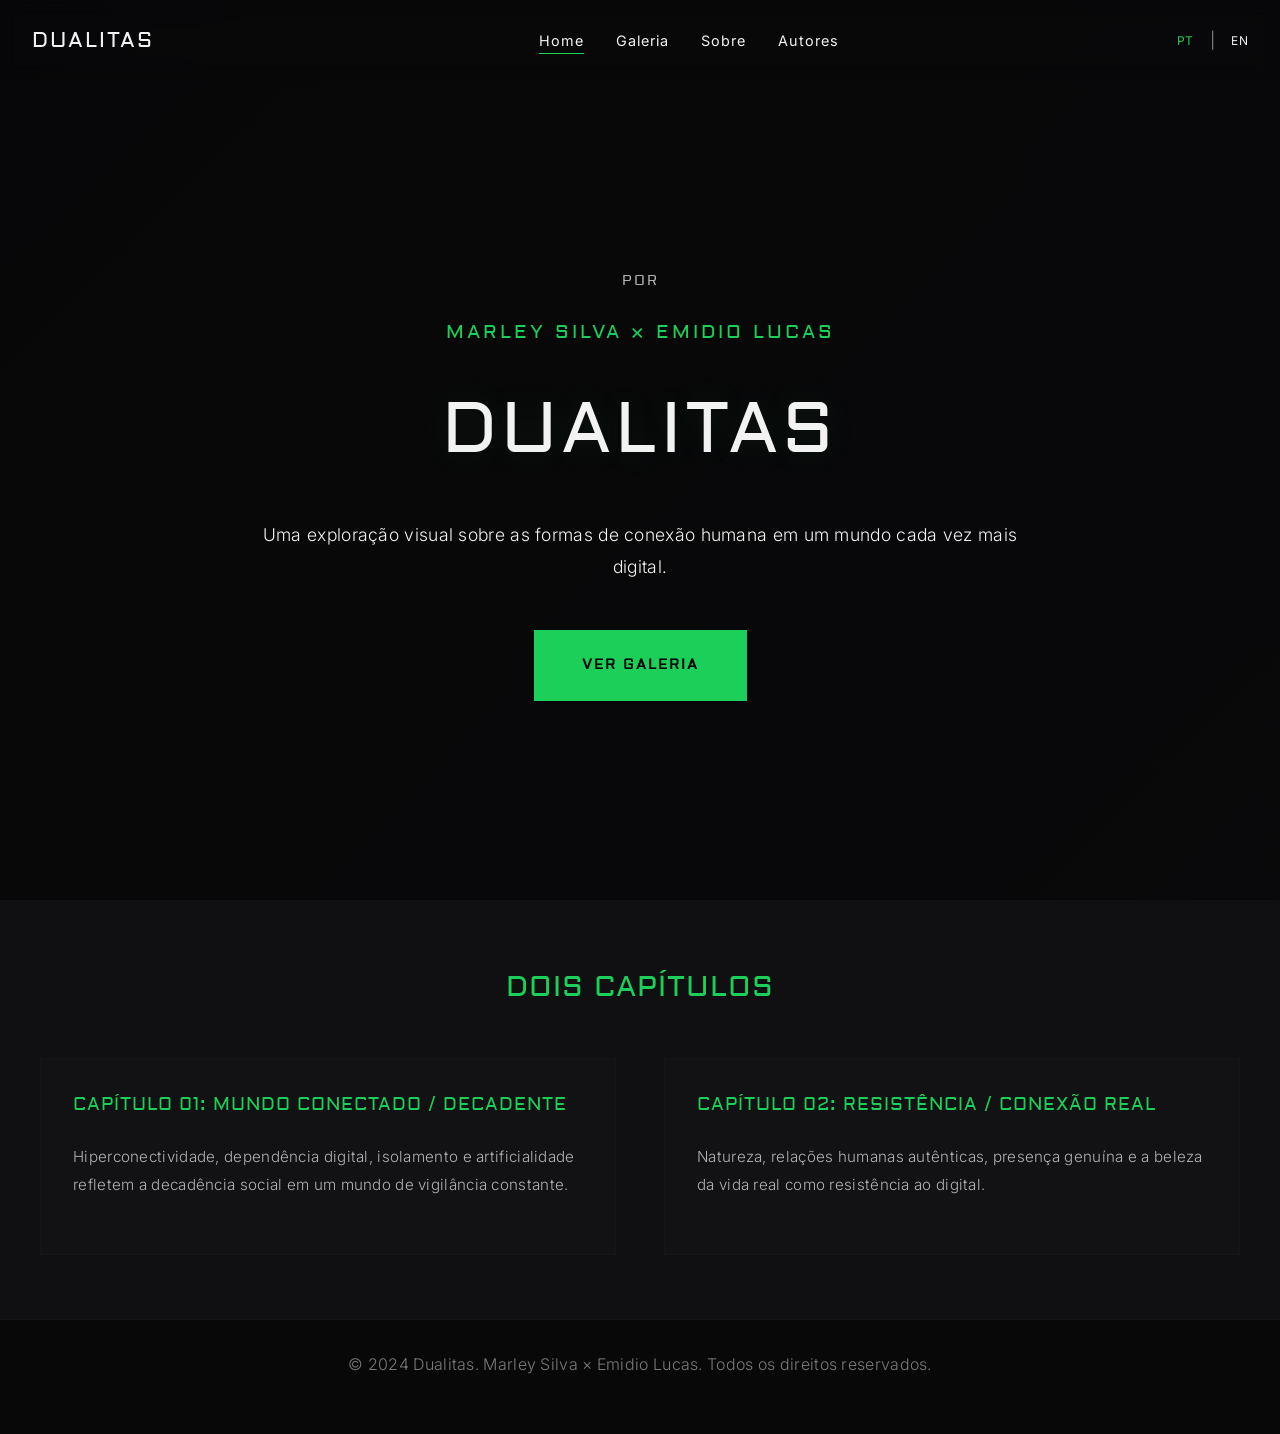
==== index.html @ be5482eb "Adicionar arquivos" ====
<!DOCTYPE html>
<html lang="pt-br" dir="ltr">
<head>
  <meta charset="UTF-8">
  <meta name="viewport" content="width=device-width, initial-scale=1.0">
  <meta name="description" content="Dualitas — Uma exposição fotográfica digital que explora a relação entre o ser humano e a tecnologia.">
  <meta name="theme-color" content="#080809">
  <title>Dualitas — Marley Silva × Emidio Lucas</title>
  
  <link rel="preconnect" href="https://fonts.googleapis.com">
  <link rel="preconnect" href="https://fonts.gstatic.com" crossorigin>
  <link href="https://fonts.googleapis.com/css2?family=Aldrich&family=Inter:wght@300;400;500;600&display=swap" rel="stylesheet">
  
  <link rel="stylesheet" href="css/style.css">
</head>
<body>
  <!-- Navbar -->
  <nav class="navbar" role="navigation" aria-label="Navegação principal">
    <div class="navbar-container">
      <a href="index.html" class="navbar-logo" aria-label="dualitas - Página inicial">DUALITAS  </a>
      
      <ul class="navbar-menu">
        <li><a href="index.html" class="nav-link active">Home</a></li>
        <li><a href="galeria.html" class="nav-link">Galeria</a></li>
        <li><a href="sobre.html" class="nav-link">Sobre</a></li>
        <li><a href="autores.html" class="nav-link">Autores</a></li>
      </ul>
      
      <div class="navbar-language" role="group" aria-label="Seletor de idioma">
        <button class="lang-btn active" data-lang="pt" aria-label="Português">PT</button>
        <span class="lang-separator">|</span>
        <button class="lang-btn" data-lang="en" aria-label="English">EN</button>
      </div>
      
      <button class="navbar-toggle" aria-label="Menu mobile" aria-expanded="false" aria-controls="navbar-menu">
        <span></span>
        <span></span>
        <span></span>
      </button>
    </div>
  </nav>

  <!-- Hero Section -->
  <header class="hero" role="banner">
    <div class="hero-overlay"></div>
    <div class="hero-content">
      <p class="hero-subtitle" data-pt="por" data-en="by">por</p>
      <h1 class="hero-authors">MARLEY SILVA × EMIDIO LUCAS</h1>
      
      <h2 class="hero-title">DUALITAS</h2>
      
      <p class="hero-description" data-pt="Uma exploração visual sobre as formas de conexão humana em um mundo cada vez mais digital." data-en="A visual exploration of human connection forms in an increasingly digital world.">Uma exploração visual sobre as formas de conexão humana em um mundo cada vez mais digital.</p>
      
      <a href="galeria.html" class="cta-button" aria-label="Ver galeria de fotos">
        <span class="button-text" data-pt="VER GALERIA" data-en="VIEW GALLERY">VER GALERIA</span>
      </a>
    </div>
  </header>

  <!-- Main Content -->
  <main>
    <section class="home-intro">
      <div class="intro-container">
        <h3 class="section-title" data-pt="Dois Capítulos" data-en="Two Chapters">Dois Capítulos</h3>
        
        <div class="chapters-preview">
          <article class="chapter-card">
            <h4 data-pt="Capítulo 01: Mundo Conectado / Decadente" data-en="Chapter 01: Connected / Decadent World">Capítulo 01: Mundo Conectado / Decadente</h4>
            <p data-pt="Hiperconectividade, dependência digital, isolamento e artificialidade refletem a decadência social em um mundo de vigilância constante." data-en="Hyperconnectivity, digital dependency, isolation and artificiality reflect social decay in a world of constant surveillance.">Hiperconectividade, dependência digital, isolamento e artificialidade refletem a decadência social em um mundo de vigilância constante.</p>
          </article>
          
          <article class="chapter-card">
            <h4 data-pt="Capítulo 02: Resistência / Conexão Real" data-en="Chapter 02: Resistance / Real Connection">Capítulo 02: Resistência / Conexão Real</h4>
            <p data-pt="Natureza, relações humanas autênticas, presença genuína e a beleza da vida real como resistência ao digital." data-en="Nature, authentic human relationships, genuine presence and the beauty of real life as resistance to the digital.">Natureza, relações humanas autênticas, presença genuína e a beleza da vida real como resistência ao digital.</p>
          </article>
        </div>
      </div>
    </section>
  </main>

  <!-- Footer -->
  <footer class="footer" role="contentinfo">
    <p data-pt="© 2024 Dualitas. Marley Silva × Emidio Lucas. Todos os direitos reservados." data-en="© 2024 Dualitas. Marley Silva × Emidio Lucas. All rights reserved.">© 2024 Dualitas. Marley Silva × Emidio Lucas. Todos os direitos reservados.</p>
  </footer>

  <script src="js/language.js"></script>
  <script src="js/main.js"></script>
</body>
</html>
---- css/style.css ----
/* ============================================
   CONEXÕES — PHOTOGRAPHIC EXHIBITION
   CSS MAIN STYLESHEET
   ============================================ */

/* ============================================
   VARIÁVEIS E RESET
   ============================================ */

:root {
  /* Cores */
  --color-black-primary: #080809;
  --color-black-secondary: #101012;
  --color-dark-gray: #151517;
  --color-medium-gray: #7A7A7A;
  --color-light-gray: #B2B2B2;
  --color-white-soft: #F2F2F2;
  --color-green-matrix: #1ccf58;
  --color-green-complementary: #3A9D5F;
  
  /* Tipografia */
  --font-primary: 'Aldrich', sans-serif;
  --font-secondary: 'Inter', sans-serif;
  
  /* Espaçamentos */
  --spacing-xs: 0.5rem;
  --spacing-sm: 1rem;
  --spacing-md: 1.5rem;
  --spacing-lg: 2rem;
  --spacing-xl: 3rem;
  --spacing-xxl: 4rem;
  
  /* Transições */
  --transition-default: 0.25s ease;
  
  /* Z-Index */
  --z-navbar: 100;
  --z-lightbox: 200;
}

* {
  margin: 0;
  padding: 0;
  box-sizing: border-box;
}

html {
  scroll-behavior: smooth;
}

body {
  font-family: var(--font-secondary);
  background-color: var(--color-black-primary);
  color: var(--color-white-soft);
  line-height: 1.6;
  letter-spacing: 0.3px;
}

/* ============================================
   TIPOGRAFIA
   ============================================ */

h1, h2, h3, h4, h5, h6 {
  font-family: var(--font-primary);
  font-weight: 400;
  letter-spacing: 1px;
  text-transform: uppercase;
}

h1 { font-size: 3.5rem; }
h2 { font-size: 2.5rem; }
h3 { font-size: 1.8rem; }
h4 { font-size: 1.3rem; }
h5 { font-size: 1rem; }
h6 { font-size: 0.9rem; }

p {
  font-size: 1rem;
  margin-bottom: var(--spacing-md);
  font-weight: 300;
}

a {
  color: var(--color-white-soft);
  text-decoration: none;
  transition: color var(--transition-default);
}

a:hover {
  color: var(--color-green-matrix);
}

button {
  cursor: pointer;
  font-family: inherit;
}

/* ============================================
   NAVBAR
   ============================================ */

.navbar {
  position: fixed;
  top: 0;
  left: 0;
  right: 0;
  background-color: transparent;
  backdrop-filter: blur(10px);
  -webkit-backdrop-filter: blur(10px);
  transition: background-color var(--transition-default);
  z-index: var(--z-navbar);
}

.navbar.scrolled {
  background-color: rgba(8, 8, 9, 0.85);
}

.navbar-container {
  display: flex;
  align-items: center;
  justify-content: space-between;
  padding: var(--spacing-md) var(--spacing-lg);
  max-width: 100%;
  margin: 0 auto;
}

.navbar-logo {
  font-family: var(--font-primary);
  font-size: 1.3rem;
  font-weight: 400;
  letter-spacing: 2px;
  color: var(--color-white-soft);
}

.navbar-menu {
  display: flex;
  align-items: center;
  list-style: none;
  gap: var(--spacing-lg);
  flex: 1;
  justify-content: center;
  margin-left: var(--spacing-xl);
}

.nav-link {
  font-size: 0.9rem;
  letter-spacing: 1px;
  position: relative;
}

.nav-link::after {
  content: '';
  position: absolute;
  bottom: -5px;
  left: 0;
  width: 0;
  height: 1px;
  background-color: var(--color-green-matrix);
  transition: width var(--transition-default);
}

.nav-link:hover::after,
.nav-link.active::after {
  width: 100%;
}

.navbar-language {
  display: flex;
  align-items: center;
  gap: var(--spacing-xs);
}

.lang-btn {
  background: none;
  border: none;
  color: var(--color-white-soft);
  font-size: 0.75rem;
  letter-spacing: 0.5px;
  transition: color var(--transition-default);
}

.lang-btn:hover {
  color: var(--color-green-matrix);
}

.lang-btn.active {
  color: var(--color-green-matrix);
}

.lang-separator {
  color: var(--color-medium-gray);
  margin: 0 var(--spacing-xs);
}

.navbar-toggle {
  display: none;
  flex-direction: column;
  background: none;
  border: none;
  gap: 5px;
  margin-left: auto;
}

.navbar-toggle span {
  width: 25px;
  height: 2px;
  background-color: var(--color-white-soft);
  border-radius: 2px;
  transition: transform var(--transition-default);
}

.navbar-toggle[aria-expanded="true"] span:nth-child(1) {
  transform: rotate(45deg) translateY(12px);
}

.navbar-toggle[aria-expanded="true"] span:nth-child(2) {
  opacity: 0;
}

.navbar-toggle[aria-expanded="true"] span:nth-child(3) {
  transform: rotate(-45deg) translateY(-12px);
}

/* ============================================
   HERO SECTION
   ============================================ */

.hero {
  position: relative;
  display: flex;
  align-items: center;
  justify-content: center;
  min-height: 100vh;
  width: 100%;
  background: linear-gradient(135deg, rgba(8, 8, 9, 0.4), rgba(16, 16, 18, 0.5)),
    url('../images/backgrounds/hero.jpg') center / cover no-repeat;
  text-align: center;
  padding-top: 80px;
  overflow: hidden;
}

.hero-overlay {
  position: absolute;
  inset: 0;
  background-color: rgba(8, 8, 9, 0.6);
  z-index: 1;
}

.hero-content {
  position: relative;
  z-index: 2;
  max-width: 800px;
  animation: fadeInUp 0.8s ease-out;
}

@keyframes fadeInUp {
  from {
    opacity: 0;
    transform: translateY(30px);
  }
  to {
    opacity: 1;
    transform: translateY(0);
  }
}

.hero-subtitle {
  font-size: 0.85rem;
  letter-spacing: 2px;
  color: var(--color-light-gray);
  margin-bottom: var(--spacing-md);
  font-family: var(--font-primary);
  text-transform: uppercase;
}

.hero-authors {
  font-family: var(--font-primary);
  font-size: 1.2rem;
  letter-spacing: 3px;
  color: var(--color-green-matrix);
  margin-bottom: var(--spacing-md);
}

.hero-title {
  font-family: var(--font-primary);
  font-size: 4.5rem;
  font-weight: 400;
  letter-spacing: 4px;
  color: var(--color-white-soft);
  margin-bottom: var(--spacing-lg);
  text-shadow: 0 0 30px rgba(80, 200, 120, 0.1);
}

.hero-description {
  font-size: 1.1rem;
  font-weight: 300;
  color: var(--color-white-soft);
  margin-bottom: var(--spacing-xl);
  line-height: 1.8;
}

.cta-button {
  display: inline-block;
  padding: var(--spacing-md) var(--spacing-xl);
  background-color: var(--color-green-matrix);
  color: var(--color-black-primary);
  font-family: var(--font-primary);
  font-weight: 600;
  font-size: 0.9rem;
  letter-spacing: 2px;
  text-transform: uppercase;
  border: none;
  transition: all var(--transition-default);
  position: relative;
  overflow: hidden;
}

.cta-button::before {
  content: '';
  position: absolute;
  top: 0;
  left: -100%;
  width: 100%;
  height: 100%;
  background-color: var(--color-green-complementary);
  transition: left var(--transition-default);
  z-index: -1;
}

.cta-button:hover {
  color: var(--color-white-soft);
  box-shadow: 0 0 20px rgba(80, 200, 120, 0.4);
}

.cta-button:hover::before {
  left: 0;
}

/* ============================================
   HOME INTRO SECTION
   ============================================ */

.home-intro {
  padding: var(--spacing-xxl) var(--spacing-lg);
  background-color: var(--color-black-secondary);
  margin-top: 0;
}

.intro-container {
  max-width: 1200px;
  margin: 0 auto;
}

.section-title {
  text-align: center;
  margin-bottom: var(--spacing-xl);
  color: var(--color-green-matrix);
}

.chapters-preview {
  display: grid;
  grid-template-columns: repeat(2, 1fr);
  gap: var(--spacing-xl);
}

.chapter-card {
  padding: var(--spacing-lg);
  border: 1px solid var(--color-dark-gray);
  background-color: rgba(21, 21, 23, 0.5);
  transition: all var(--transition-default);
}

.chapter-card:hover {
  border-color: var(--color-green-matrix);
  background-color: rgba(80, 200, 120, 0.05);
  transform: translateY(-5px);
}

.chapter-card h4 {
  color: var(--color-green-matrix);
  margin-bottom: var(--spacing-md);
  font-size: 1.1rem;
}

.chapter-card p {
  font-size: 0.95rem;
  color: var(--color-light-gray);
  line-height: 1.8;
}

/* ============================================
   FOOTER
   ============================================ */

.footer {
  background-color: var(--color-black-primary);
  border-top: 1px solid var(--color-dark-gray);
  padding: var(--spacing-lg);
  text-align: center;
  color: var(--color-medium-gray);
  font-size: 0.85rem;
}

/* ============================================
   RESPONSIVIDADE
   ============================================ */

/* Tablet */
@media (max-width: 1199px) {
  h1 { font-size: 2.8rem; }
  h2 { font-size: 2rem; }
  h3 { font-size: 1.5rem; }
  
  .navbar-container {
    padding: var(--spacing-md);
  }
  
  .navbar-menu {
    gap: var(--spacing-md);
    margin-left: var(--spacing-lg);
  }
  
  .hero-title {
    font-size: 3.5rem;
  }
  
  .hero-description {
    font-size: 1rem;
  }
  
  .chapters-preview {
    grid-template-columns: 1fr;
  }
}

/* Mobile */
@media (max-width: 767px) {
  h1 { font-size: 2rem; }
  h2 { font-size: 1.5rem; }
  h3 { font-size: 1.2rem; }
  h4 { font-size: 1rem; }
  
  p {
    font-size: 0.95rem;
  }
  
  /* Navbar Mobile */
  .navbar-container {
    padding: var(--spacing-sm);
    flex-wrap: wrap;
  }
  
  .navbar-menu {
    position: fixed;
    top: 60px;
    left: 0;
    right: 0;
    flex-direction: column;
    gap: 0;
    background-color: var(--color-black-primary);
    max-height: 0;
    overflow: hidden;
    transition: max-height 0.3s ease;
    z-index: 98;
  }
  
  .navbar-menu[aria-hidden="false"] {
    max-height: 300px;
    border-bottom: 1px solid var(--color-dark-gray);
  }
  
  .navbar-menu li {
    width: 100%;
    padding: var(--spacing-md);
    text-align: center;
    border-bottom: 1px solid var(--color-dark-gray);
    pointer-events: all;
  }
  
  .navbar-menu li a {
    display: block;
    pointer-events: all;
  }
  
  .navbar-toggle {
    display: flex;
  }
  
  .navbar-language {
    position: static;
    order: 2;
    margin-left: auto;
  }
  
  /* Hero Mobile */
  .hero {
    padding: 60px var(--spacing-sm) var(--spacing-lg);
  }
  
  .hero-title {
    font-size: 2rem;
    letter-spacing: 2px;
  }
  
  .hero-authors {
    font-size: 0.9rem;
  }
  
  .hero-description {
    font-size: 0.9rem;
    margin-bottom: var(--spacing-lg);
  }
  
  .cta-button {
    padding: var(--spacing-sm) var(--spacing-lg);
    font-size: 0.8rem;
  }
  
  /* Home Intro Mobile */
  .home-intro {
    padding: var(--spacing-lg) var(--spacing-sm);
  }
  
  .intro-container {
    max-width: 100%;
  }
  
  .chapters-preview {
    gap: var(--spacing-lg);
  }
  
  .chapter-card {
    padding: var(--spacing-md);
  }
}

/* Extra Small Devices */
@media (max-width: 480px) {
  h1 { font-size: 1.5rem; }
  h2 { font-size: 1.2rem; }
  
  .navbar-logo {
    font-size: 1rem;
    letter-spacing: 1px;
  }
  
  .hero-title {
    font-size: 1.5rem;
  }
  
  .hero-description {
    font-size: 0.85rem;
  }
  
  .cta-button {
    padding: var(--spacing-sm) var(--spacing-md);
  }
}

/* ============================================
   FOCUS VISÍVEL (ACESSIBILIDADE)
   ============================================ */

button:focus-visible,
a:focus-visible {
  outline: 2px solid var(--color-green-matrix);
  outline-offset: 2px;
}

/* ============================================
   PREFERS REDUCED MOTION
   ============================================ */

@media (prefers-reduced-motion: reduce) {
  * {
    animation-duration: 0.01ms !important;
    animation-iteration-count: 1 !important;
    transition-duration: 0.01ms !important;
  }
}
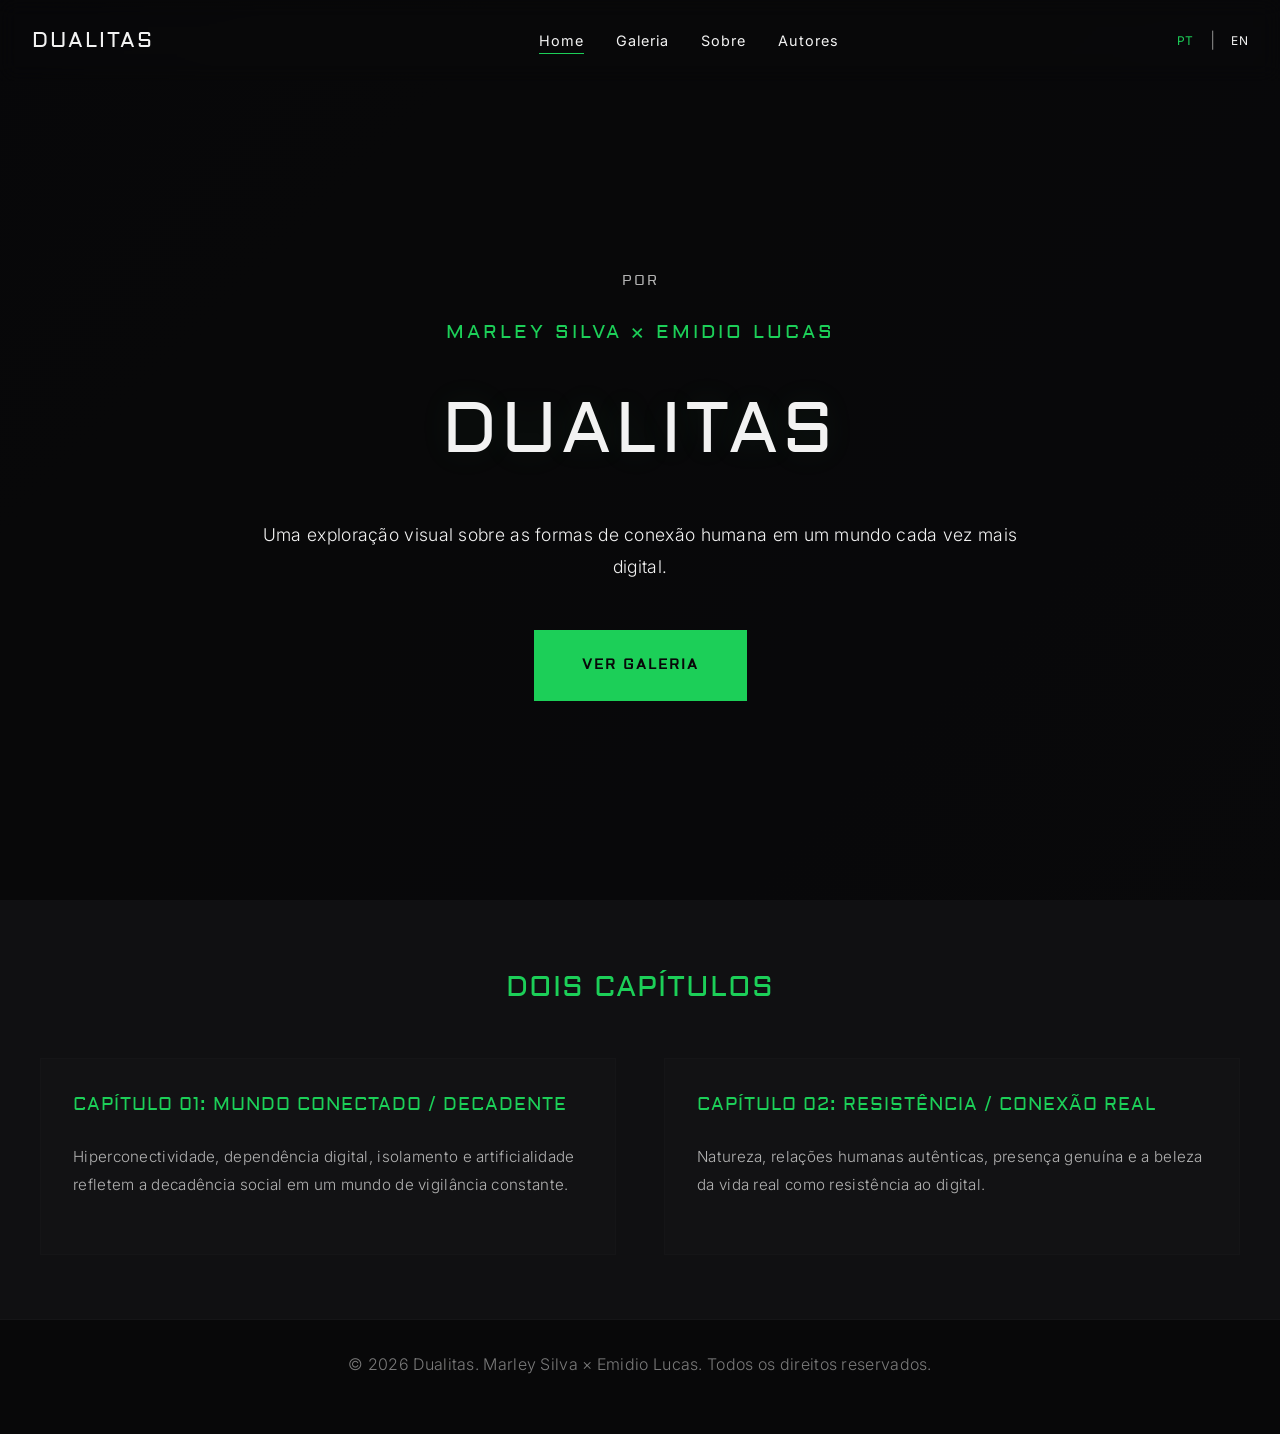
==== commit 7dcc29f8: "Icon/Status de navegacao" ====
--- a/index.html
+++ b/index.html
@@ -3,6 +3,7 @@
 <head>
   <meta charset="UTF-8">
   <meta name="viewport" content="width=device-width, initial-scale=1.0">
+  <link rel="icon" href="images/icon.png" type="image/x-icon">   
   <meta name="description" content="Dualitas — Uma exposição fotográfica digital que explora a relação entre o ser humano e a tecnologia.">
   <meta name="theme-color" content="#080809">
   <title>Dualitas — Marley Silva × Emidio Lucas</title>
@@ -80,7 +81,7 @@
 
   <!-- Footer -->
   <footer class="footer" role="contentinfo">
-    <p data-pt="© 2024 Dualitas. Marley Silva × Emidio Lucas. Todos os direitos reservados." data-en="© 2024 Dualitas. Marley Silva × Emidio Lucas. All rights reserved.">© 2024 Dualitas. Marley Silva × Emidio Lucas. Todos os direitos reservados.</p>
+    <p data-pt="© 2026 Dualitas. Marley Silva × Emidio Lucas. Todos os direitos reservados." data-en="© 2026 Dualitas. Marley Silva × Emidio Lucas. All rights reserved.">© 2026 Dualitas. Marley Silva × Emidio Lucas. Todos os direitos reservados.</p>
   </footer>
 
   <script src="js/language.js"></script>
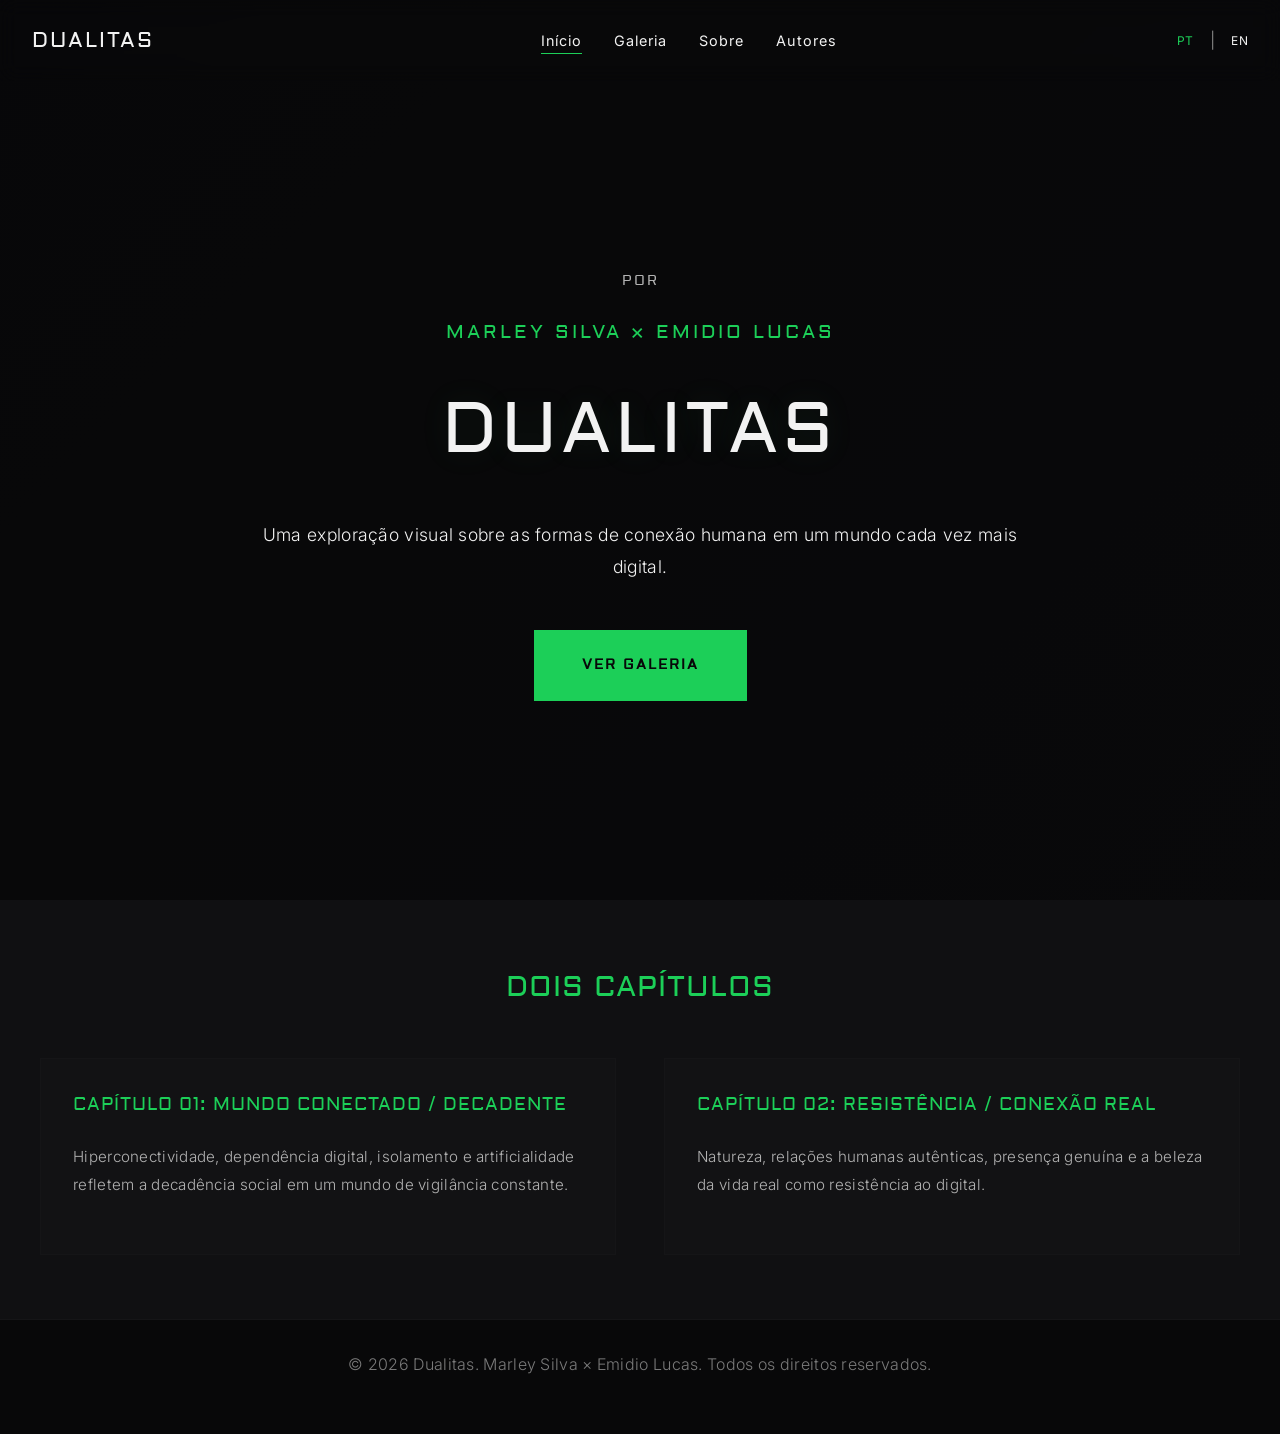
==== commit 21859183: "More Translation" ====
--- a/index.html
+++ b/index.html
@@ -21,10 +21,10 @@
       <a href="index.html" class="navbar-logo" aria-label="dualitas - Página inicial">DUALITAS  </a>
       
       <ul class="navbar-menu">
-        <li><a href="index.html" class="nav-link active">Home</a></li>
-        <li><a href="galeria.html" class="nav-link">Galeria</a></li>
-        <li><a href="sobre.html" class="nav-link">Sobre</a></li>
-        <li><a href="autores.html" class="nav-link">Autores</a></li>
+        <li><a href="index.html" class="nav-link active" data-pt="Início" data-en="Home">Início</a></li>
+        <li><a href="galeria.html" class="nav-link" data-pt="Galeria" data-en="Gallery">Galeria</a></li>
+        <li><a href="sobre.html" class="nav-link" data-pt="Sobre" data-en="About">Sobre</a></li>
+        <li><a href="autores.html" class="nav-link" data-pt="Autores" data-en="Authors">Autores</a></li>
       </ul>
       
       <div class="navbar-language" role="group" aria-label="Seletor de idioma">
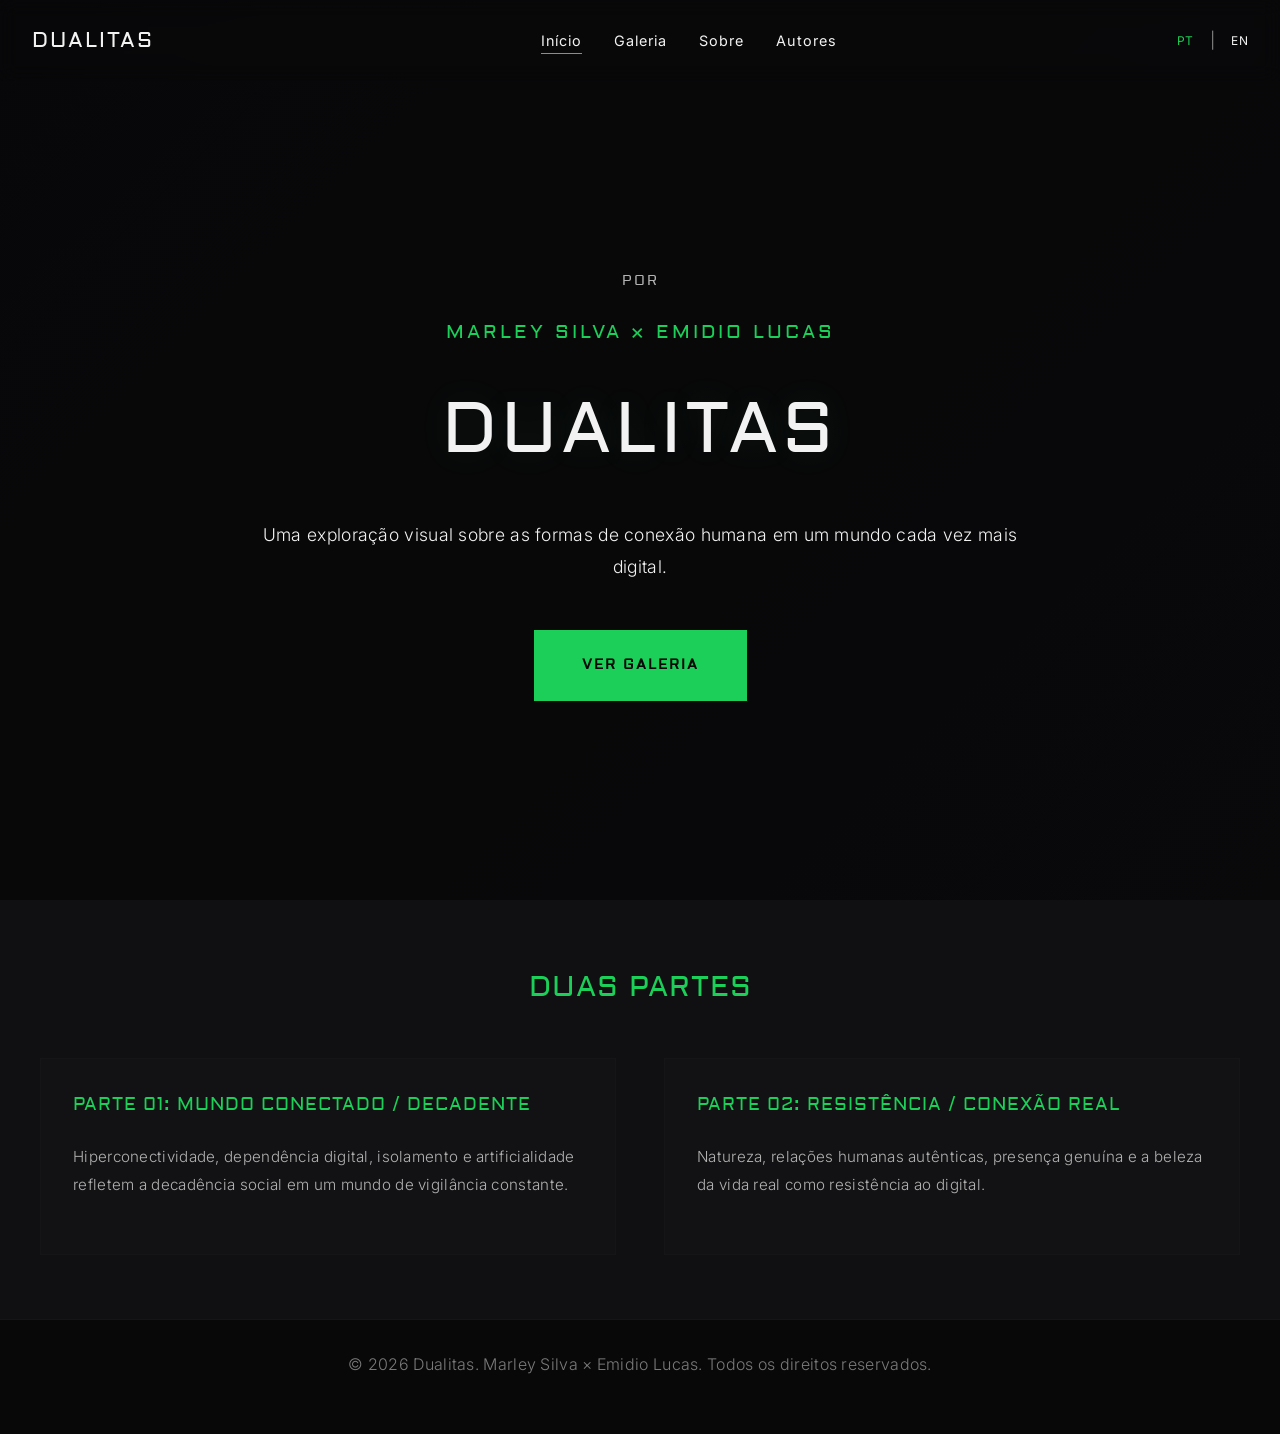
==== commit fd92554f: "Releitura" ====
--- a/index.html
+++ b/index.html
@@ -6,7 +6,7 @@
   <link rel="icon" href="images/icon.png" type="image/x-icon">   
   <meta name="description" content="Dualitas — Uma exposição fotográfica digital que explora a relação entre o ser humano e a tecnologia.">
   <meta name="theme-color" content="#080809">
-  <title>Dualitas — Marley Silva × Emidio Lucas</title>
+  <title>Home</title>
   
   <link rel="preconnect" href="https://fonts.googleapis.com">
   <link rel="preconnect" href="https://fonts.gstatic.com" crossorigin>
@@ -20,7 +20,7 @@
     <div class="navbar-container">
       <a href="index.html" class="navbar-logo" aria-label="dualitas - Página inicial">DUALITAS  </a>
       
-      <ul class="navbar-menu">
+      <ul id="navbar-menu" class="navbar-menu">
         <li><a href="index.html" class="nav-link active" data-pt="Início" data-en="Home">Início</a></li>
         <li><a href="galeria.html" class="nav-link" data-pt="Galeria" data-en="Gallery">Galeria</a></li>
         <li><a href="sobre.html" class="nav-link" data-pt="Sobre" data-en="About">Sobre</a></li>
@@ -62,16 +62,16 @@
   <main>
     <section class="home-intro">
       <div class="intro-container">
-        <h3 class="section-title" data-pt="Dois Capítulos" data-en="Two Chapters">Dois Capítulos</h3>
+        <h3 class="section-title" data-pt="Duas Partes" data-en="Two Parts">Duas Partes</h3>
         
         <div class="chapters-preview">
           <article class="chapter-card">
-            <h4 data-pt="Capítulo 01: Mundo Conectado / Decadente" data-en="Chapter 01: Connected / Decadent World">Capítulo 01: Mundo Conectado / Decadente</h4>
+            <h4 data-pt="Parte 01: Mundo Conectado / Decadente" data-en="Part 01: Connected / Decadent World">Parte 01: Mundo Conectado / Decadente</h4>
             <p data-pt="Hiperconectividade, dependência digital, isolamento e artificialidade refletem a decadência social em um mundo de vigilância constante." data-en="Hyperconnectivity, digital dependency, isolation and artificiality reflect social decay in a world of constant surveillance.">Hiperconectividade, dependência digital, isolamento e artificialidade refletem a decadência social em um mundo de vigilância constante.</p>
           </article>
           
           <article class="chapter-card">
-            <h4 data-pt="Capítulo 02: Resistência / Conexão Real" data-en="Chapter 02: Resistance / Real Connection">Capítulo 02: Resistência / Conexão Real</h4>
+            <h4 data-pt="Parte 02: Resistência / Conexão Real" data-en="Part 02: Resistance / Real Connection">Parte 02: Resistência / Conexão Real</h4>
             <p data-pt="Natureza, relações humanas autênticas, presença genuína e a beleza da vida real como resistência ao digital." data-en="Nature, authentic human relationships, genuine presence and the beauty of real life as resistance to the digital.">Natureza, relações humanas autênticas, presença genuína e a beleza da vida real como resistência ao digital.</p>
           </article>
         </div>
--- a/css/style.css
+++ b/css/style.css
@@ -232,8 +232,7 @@
   justify-content: center;
   min-height: 100vh;
   width: 100%;
-  background: linear-gradient(135deg, rgba(8, 8, 9, 0.4), rgba(16, 16, 18, 0.5)),
-    url('../images/backgrounds/hero.jpg') center / cover no-repeat;
+  background: linear-gradient(135deg, rgba(8, 8, 9, 0.4), rgba(16, 16, 18, 0.5));
   text-align: center;
   padding-top: 80px;
   overflow: hidden;
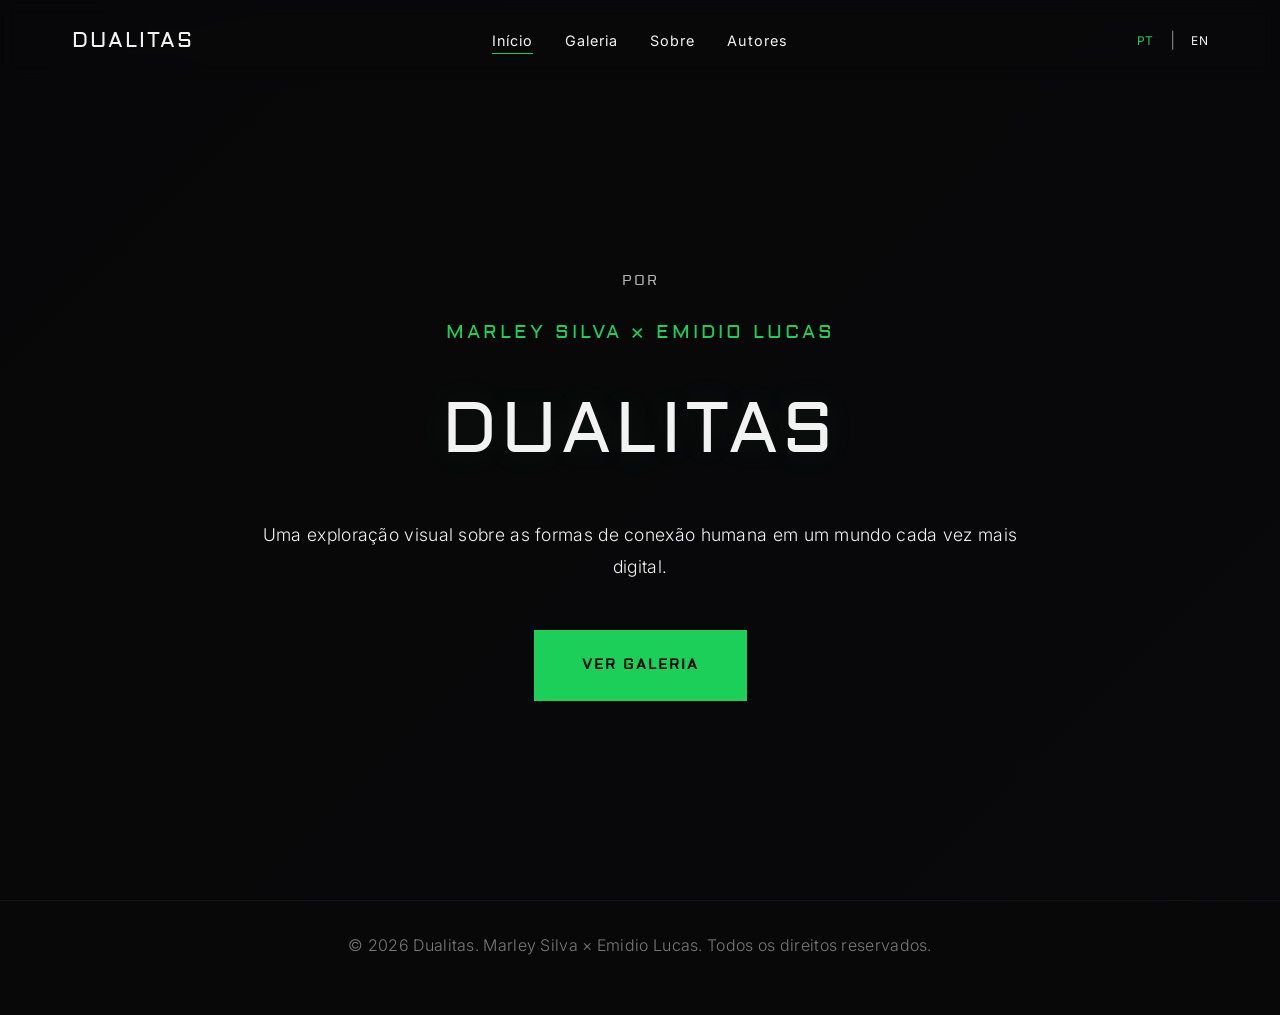
==== commit 04e8e2a4: "More elements" ====
--- a/index.html
+++ b/index.html
@@ -58,27 +58,6 @@
     </div>
   </header>
 
-  <!-- Main Content -->
-  <main>
-    <section class="home-intro">
-      <div class="intro-container">
-        <h3 class="section-title" data-pt="Duas Partes" data-en="Two Parts">Duas Partes</h3>
-        
-        <div class="chapters-preview">
-          <article class="chapter-card">
-            <h4 data-pt="Parte 01: Mundo Conectado / Decadente" data-en="Part 01: Connected / Decadent World">Parte 01: Mundo Conectado / Decadente</h4>
-            <p data-pt="Hiperconectividade, dependência digital, isolamento e artificialidade refletem a decadência social em um mundo de vigilância constante." data-en="Hyperconnectivity, digital dependency, isolation and artificiality reflect social decay in a world of constant surveillance.">Hiperconectividade, dependência digital, isolamento e artificialidade refletem a decadência social em um mundo de vigilância constante.</p>
-          </article>
-          
-          <article class="chapter-card">
-            <h4 data-pt="Parte 02: Resistência / Conexão Real" data-en="Part 02: Resistance / Real Connection">Parte 02: Resistência / Conexão Real</h4>
-            <p data-pt="Natureza, relações humanas autênticas, presença genuína e a beleza da vida real como resistência ao digital." data-en="Nature, authentic human relationships, genuine presence and the beauty of real life as resistance to the digital.">Natureza, relações humanas autênticas, presença genuína e a beleza da vida real como resistência ao digital.</p>
-          </article>
-        </div>
-      </div>
-    </section>
-  </main>
-
   <!-- Footer -->
   <footer class="footer" role="contentinfo">
     <p data-pt="© 2026 Dualitas. Marley Silva × Emidio Lucas. Todos os direitos reservados." data-en="© 2026 Dualitas. Marley Silva × Emidio Lucas. All rights reserved.">© 2026 Dualitas. Marley Silva × Emidio Lucas. Todos os direitos reservados.</p>
--- a/css/style.css
+++ b/css/style.css
@@ -116,15 +116,16 @@
 }
 
 .navbar-container {
-  display: flex;
+  display: grid;
+  grid-template-columns: minmax(0, 1fr) auto minmax(0, 1fr);
   align-items: center;
-  justify-content: space-between;
+  width: min(100%, 1200px);
   padding: var(--spacing-md) var(--spacing-lg);
-  max-width: 100%;
   margin: 0 auto;
 }
 
 .navbar-logo {
+  justify-self: start;
   font-family: var(--font-primary);
   font-size: 1.3rem;
   font-weight: 400;
@@ -135,11 +136,11 @@
 .navbar-menu {
   display: flex;
   align-items: center;
+  justify-content: center;
   list-style: none;
   gap: var(--spacing-lg);
-  flex: 1;
-  justify-content: center;
-  margin-left: var(--spacing-xl);
+  justify-self: center;
+  margin: 0;
 }
 
 .nav-link {
@@ -167,6 +168,7 @@
 .navbar-language {
   display: flex;
   align-items: center;
+  justify-self: end;
   gap: var(--spacing-xs);
 }
 
@@ -454,6 +456,8 @@
     top: 60px;
     left: 0;
     right: 0;
+    width:50%;
+    min-width: 50%;
     flex-direction: column;
     gap: 0;
     background-color: var(--color-black-primary);
@@ -465,12 +469,12 @@
   
   .navbar-menu[aria-hidden="false"] {
     max-height: 300px;
-    border-bottom: 1px solid var(--color-dark-gray);
+    border-bottom: 2px solid var(--color-green-matrix);
   }
   
   .navbar-menu li {
     width: 100%;
-    padding: var(--spacing-md);
+    padding: 0;
     text-align: center;
     border-bottom: 1px solid var(--color-dark-gray);
     pointer-events: all;
@@ -479,6 +483,17 @@
   .navbar-menu li a {
     display: block;
     pointer-events: all;
+    padding:var(--spacing-md);
+    font-size: 1rem;
+    letter-spacing: 1px;
+    transition: all var(--transition-default);
+  }
+  
+  .navbar-menu li a.active {
+    color: var(--color-green-matrix);
+    background-color: rgba(28, 207, 88, 0.1);
+    border-left: 3px solid var(--color-green-matrix);
+    padding-left: calc(var(--spacing-md) - 3px);
   }
   
   .navbar-toggle {
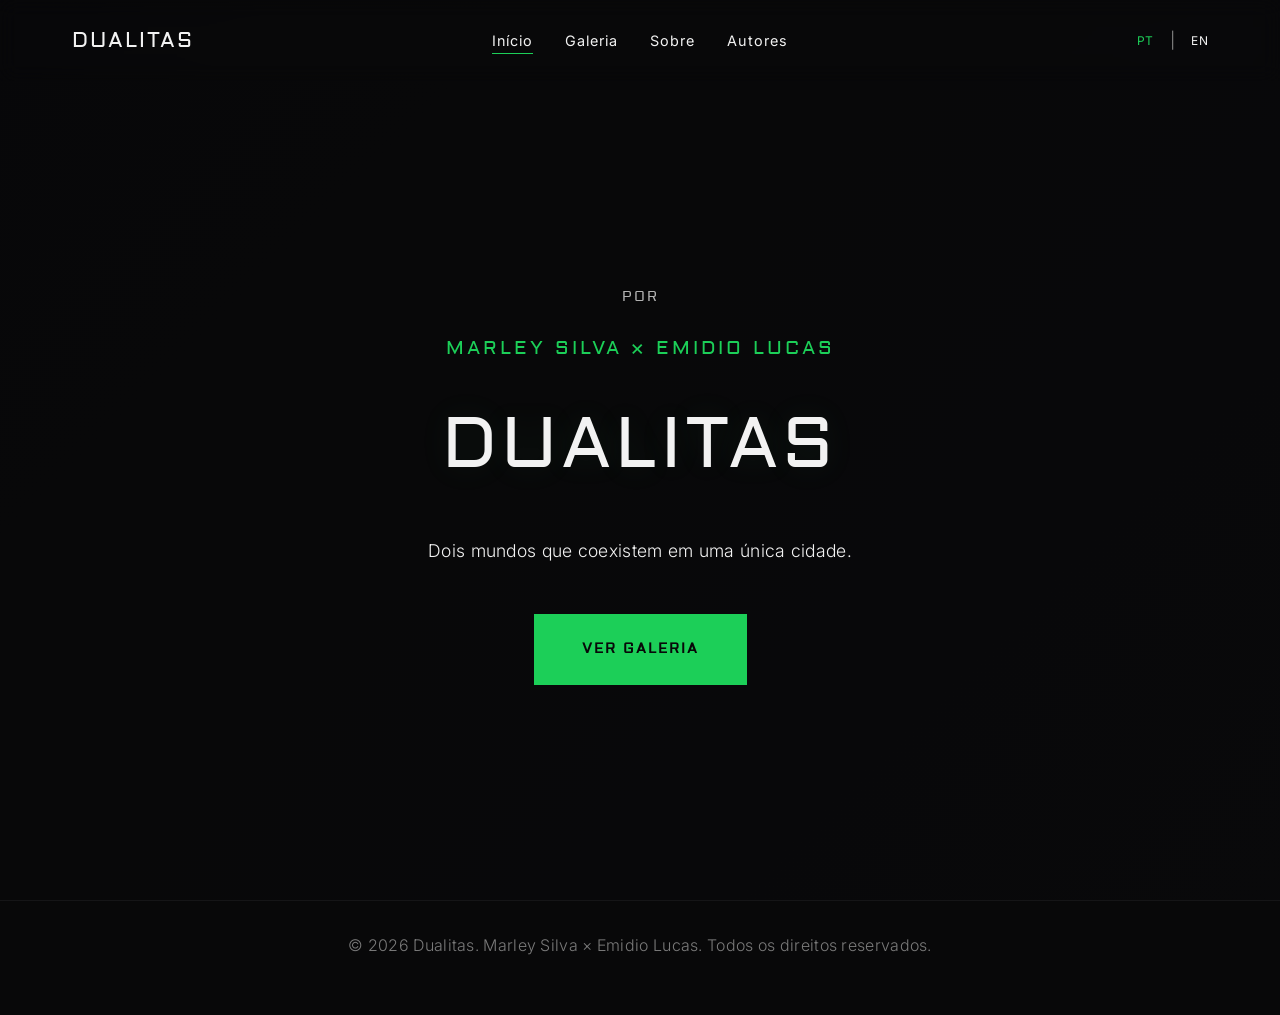
==== commit 49d0af0f: "subtitulo" ====
--- a/index.html
+++ b/index.html
@@ -50,7 +50,7 @@
       
       <h2 class="hero-title">DUALITAS</h2>
       
-      <p class="hero-description" data-pt="Uma exploração visual sobre as formas de conexão humana em um mundo cada vez mais digital." data-en="A visual exploration of human connection forms in an increasingly digital world.">Uma exploração visual sobre as formas de conexão humana em um mundo cada vez mais digital.</p>
+      <p class="hero-description" data-pt="Dois mundos que coexistem em uma única cidade." data-en="Two worlds coexisting in a single city.">Dois mundos que coexistem em uma única cidade.</p>
       
       <a href="galeria.html" class="cta-button" aria-label="Ver galeria de fotos">
         <span class="button-text" data-pt="VER GALERIA" data-en="VIEW GALLERY">VER GALERIA</span>
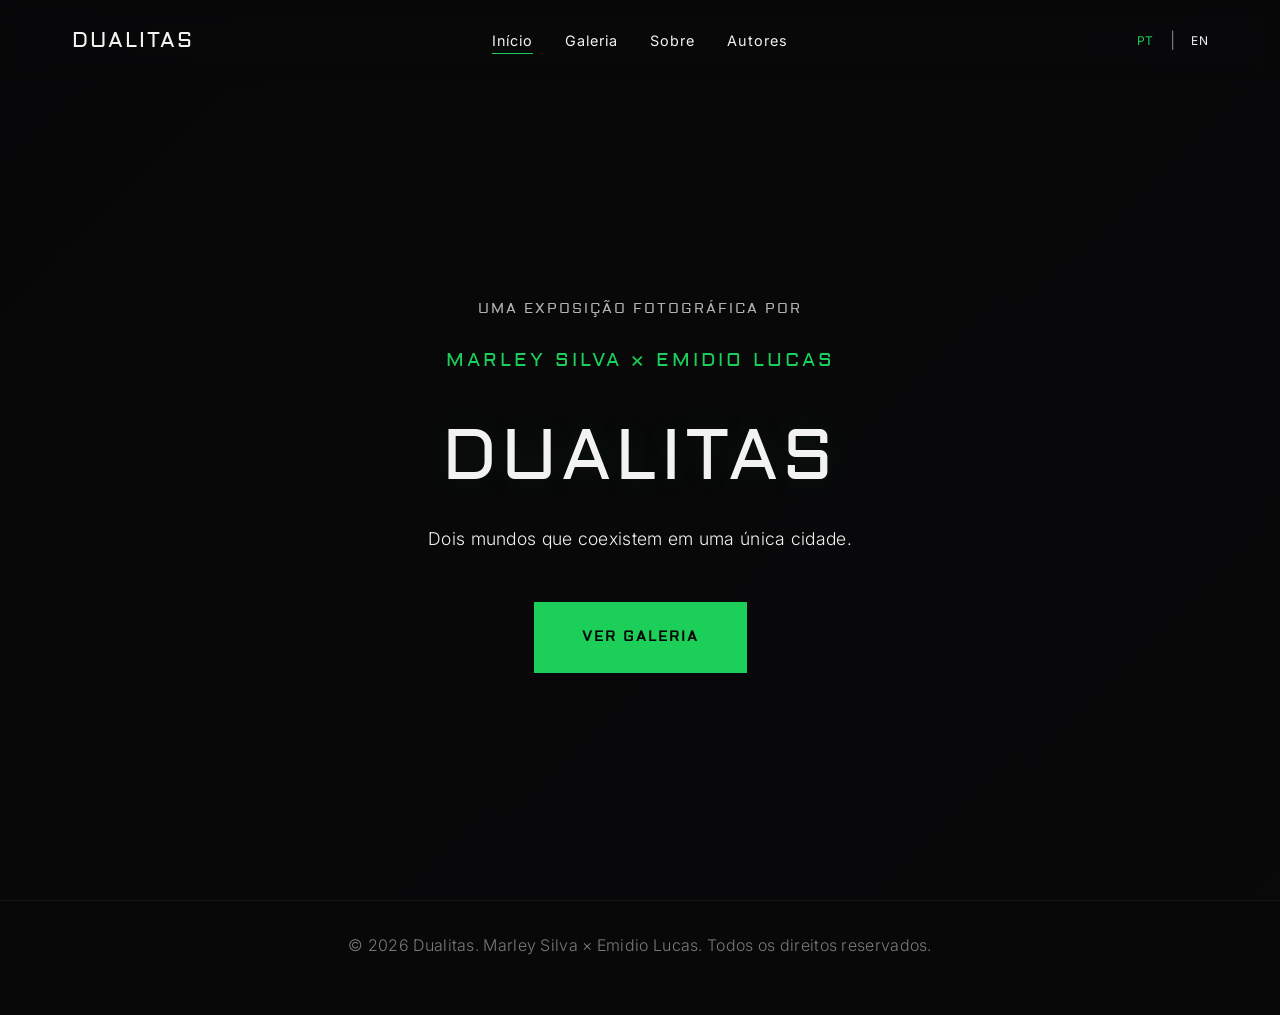
==== commit 4c5b07ee: "Descricoes" ====
--- a/index.html
+++ b/index.html
@@ -4,7 +4,7 @@
   <meta charset="UTF-8">
   <meta name="viewport" content="width=device-width, initial-scale=1.0">
   <link rel="icon" href="images/icon.png" type="image/x-icon">   
-  <meta name="description" content="Dualitas — Uma exposição fotográfica digital que explora a relação entre o ser humano e a tecnologia.">
+  <meta name="description" content="Dualitas — Uma exposição fotográfica sobre dois mundos que coexistem em uma única cidade.">
   <meta name="theme-color" content="#080809">
   <title>Home</title>
   
@@ -45,7 +45,7 @@
   <header class="hero" role="banner">
     <div class="hero-overlay"></div>
     <div class="hero-content">
-      <p class="hero-subtitle" data-pt="por" data-en="by">por</p>
+      <p class="hero-subtitle" data-pt="uma exposição fotográfica por" data-en="a photographic exhibition by">uma exposição fotográfica por</p>
       <h1 class="hero-authors">MARLEY SILVA × EMIDIO LUCAS</h1>
       
       <h2 class="hero-title">DUALITAS</h2>
--- a/css/style.css
+++ b/css/style.css
@@ -288,7 +288,7 @@
   font-weight: 400;
   letter-spacing: 4px;
   color: var(--color-white-soft);
-  margin-bottom: var(--spacing-lg);
+  margin-bottom: 0.5rem;
   text-shadow: 0 0 30px rgba(80, 200, 120, 0.1);
 }
 
@@ -296,6 +296,7 @@
   font-size: 1.1rem;
   font-weight: 300;
   color: var(--color-white-soft);
+  margin-top: 0;
   margin-bottom: var(--spacing-xl);
   line-height: 1.8;
 }
@@ -423,10 +424,12 @@
   
   .hero-title {
     font-size: 3.5rem;
+    margin-bottom: 0.5rem;
   }
   
   .hero-description {
     font-size: 1rem;
+    margin-top: 0;
   }
   
   .chapters-preview {
@@ -512,7 +515,7 @@
   }
   
   .hero-title {
-    font-size: 2rem;
+    font-size: 3rem;
     letter-spacing: 2px;
   }
   
@@ -559,7 +562,7 @@
   }
   
   .hero-title {
-    font-size: 1.5rem;
+    font-size: 2.5rem;
   }
   
   .hero-description {
